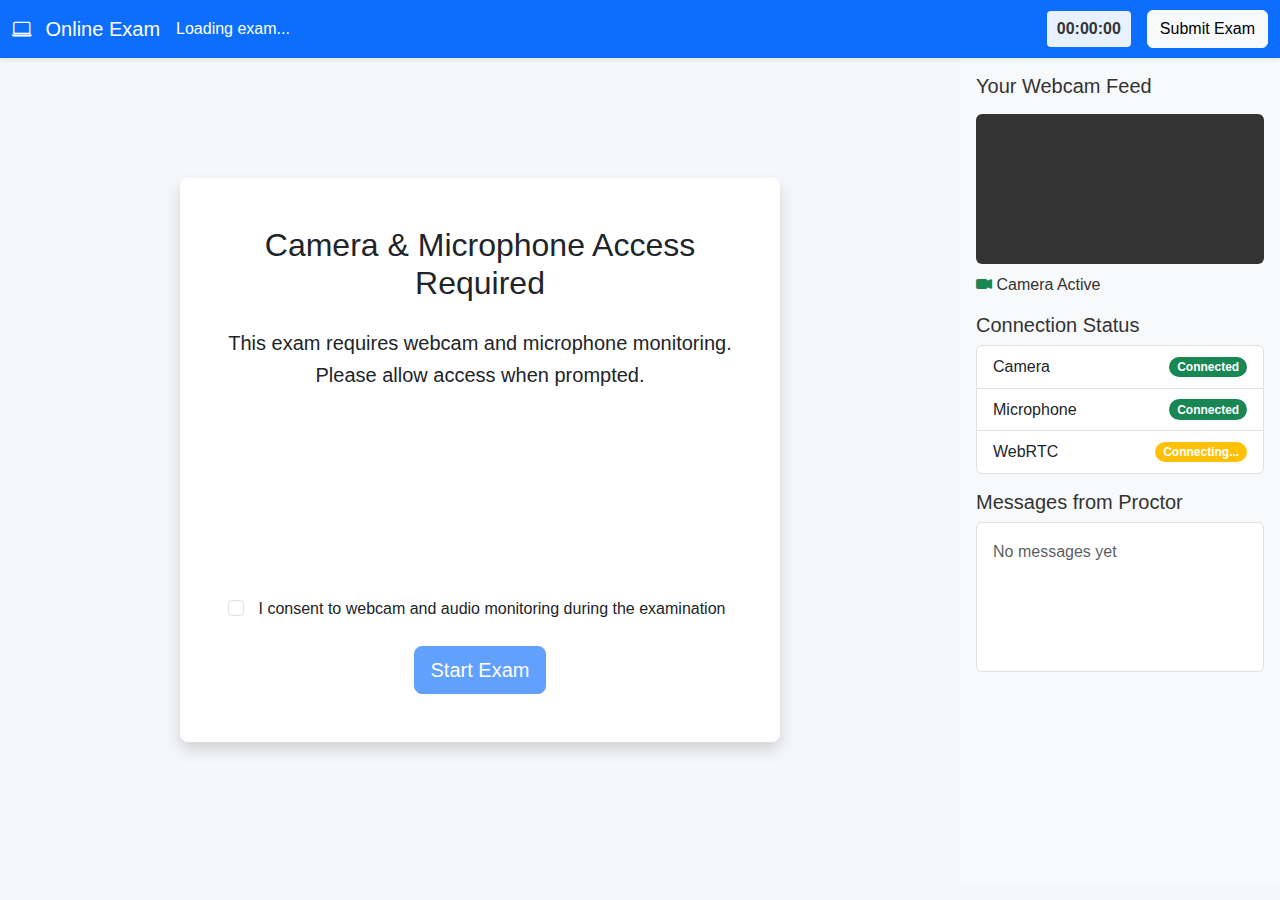
==== frontend/student/exam.html @ b3a86ca6 "first commit" ====
<!DOCTYPE html>
<html lang="en">
  <head>
    <meta charset="UTF-8" />
    <meta name="viewport" content="width=device-width, initial-scale=1.0" />
    <title>Student Exam | Online Exam System</title>
    <link
      href="https://cdn.jsdelivr.net/npm/bootstrap@5.3.0-alpha1/dist/css/bootstrap.min.css"
      rel="stylesheet"
    />
    <link
      rel="stylesheet"
      href="https://cdn.jsdelivr.net/npm/bootstrap-icons@1.8.0/font/bootstrap-icons.css"
    />
    <link rel="stylesheet" href="../css/main.css" />
  </head>
  <body>
    <nav class="navbar navbar-expand-lg navbar-dark bg-primary">
      <div class="container-fluid">
        <a class="navbar-brand" href="#">
          <i class="bi bi-laptop me-2"></i>
          Online Exam
        </a>
        <div class="navbar-text text-white me-3">
          <div id="exam-name">Loading exam...</div>
        </div>
        <div class="ms-auto d-flex align-items-center">
          <div class="timer-container me-3">
            <div id="exam-timer" class="fw-bold">00:00:00</div>
          </div>
          <button id="submit-exam-btn" class="btn btn-light">
            Submit Exam
          </button>
        </div>
      </div>
    </nav>

    <div class="container-fluid">
      <div class="row">
        <!-- Main Exam Content Area (75%) -->
        <div class="col-lg-9 p-4">
          <!-- Initial Webcam Permission Screen -->
          <div id="permission-screen" class="text-center my-5 py-5">
            <div class="card shadow mx-auto" style="max-width: 600px">
              <div class="card-body p-5">
                <h2 class="mb-4">Camera & Microphone Access Required</h2>
                <p class="lead mb-4">
                  This exam requires webcam and microphone monitoring. Please
                  allow access when prompted.
                </p>
                <div class="webcam-preview-container mb-4">
                  <video
                    id="webcam-preview"
                    class="rounded"
                    autoplay
                    muted
                    playsinline
                  ></video>
                </div>
                <div class="form-check mb-4">
                  <input
                    class="form-check-input"
                    type="checkbox"
                    id="consent-checkbox"
                    required
                  />
                  <label class="form-check-label" for="consent-checkbox">
                    I consent to webcam and audio monitoring during the
                    examination
                  </label>
                </div>
                <button
                  id="start-exam-btn"
                  class="btn btn-primary btn-lg"
                  disabled
                >
                  Start Exam
                </button>
              </div>
            </div>
          </div>

          <!-- Actual Exam Content (Hidden initially) -->
          <div id="exam-content" class="p-3" style="display: none">
            <div class="card shadow-sm mb-4">
              <div
                class="card-header bg-white d-flex justify-content-between align-items-center"
              >
                <span id="question-counter" class="fw-bold"
                  >Question 1 of 10</span
                >
                <div class="navigation-btns">
                  <button
                    id="prev-question-btn"
                    class="btn btn-sm btn-outline-secondary"
                    disabled
                  >
                    Previous
                  </button>
                  <button
                    id="next-question-btn"
                    class="btn btn-sm btn-outline-primary"
                  >
                    Next
                  </button>
                </div>
              </div>
              <div class="card-body">
                <div id="question-container">
                  <!-- Questions will be dynamically inserted here -->
                </div>
              </div>
            </div>

            <div class="question-navigation mt-4">
              <h5>Question Navigation</h5>
              <div id="question-buttons" class="d-flex flex-wrap gap-2 mt-3">
                <!-- Buttons will be dynamically inserted here -->
              </div>
            </div>
          </div>
        </div>

        <!-- Webcam and Info Sidebar (25%) -->
        <div class="col-lg-3 bg-light p-3 sidebar">
          <div class="webcam-container mb-3">
            <h5 class="mb-3">Your Webcam Feed</h5>
            <div class="position-relative">
              <video
                id="local-video"
                class="rounded"
                autoplay
                muted
                playsinline
              ></video>
              <div class="webcam-status-badge" id="webcam-status">
                <i class="bi bi-camera-video-fill text-success"></i> Camera
                Active
              </div>
            </div>
          </div>

          <div class="connection-status mb-3">
            <h5>Connection Status</h5>
            <ul class="list-group">
              <li
                class="list-group-item d-flex justify-content-between align-items-center"
              >
                Camera
                <span id="camera-status" class="badge bg-success rounded-pill"
                  >Connected</span
                >
              </li>
              <li
                class="list-group-item d-flex justify-content-between align-items-center"
              >
                Microphone
                <span id="mic-status" class="badge bg-success rounded-pill"
                  >Connected</span
                >
              </li>
              <li
                class="list-group-item d-flex justify-content-between align-items-center"
              >
                WebRTC
                <span id="webrtc-status" class="badge bg-warning rounded-pill"
                  >Connecting...</span
                >
              </li>
            </ul>
          </div>

          <div class="proctor-messages">
            <h5>Messages from Proctor</h5>
            <div
              id="proctor-messages"
              class="p-3 border rounded bg-white"
              style="height: 150px; overflow-y: auto"
            >
              <p class="text-muted">No messages yet</p>
            </div>
          </div>
        </div>
      </div>
    </div>

    <!-- Modals -->
    <!-- Warning Modal -->
    <div class="modal fade" id="warningModal" tabindex="-1" aria-hidden="true">
      <div class="modal-dialog">
        <div class="modal-content">
          <div class="modal-header bg-warning">
            <h5 class="modal-title">Warning</h5>
            <button
              type="button"
              class="btn-close"
              data-bs-dismiss="modal"
              aria-label="Close"
            ></button>
          </div>
          <div class="modal-body">
            <p id="warning-message">
              Please keep your face visible at all times.
            </p>
          </div>
          <div class="modal-footer">
            <button
              type="button"
              class="btn btn-secondary"
              data-bs-dismiss="modal"
            >
              Acknowledge
            </button>
          </div>
        </div>
      </div>
    </div>

    <!-- Submission Confirmation Modal -->
    <div class="modal fade" id="submitModal" tabindex="-1" aria-hidden="true">
      <div class="modal-dialog">
        <div class="modal-content">
          <div class="modal-header">
            <h5 class="modal-title">Submit Exam?</h5>
            <button
              type="button"
              class="btn-close"
              data-bs-dismiss="modal"
              aria-label="Close"
            ></button>
          </div>
          <div class="modal-body">
            <p>
              Are you sure you want to submit your exam? This action cannot be
              undone.
            </p>
            <div class="alert alert-warning">
              <i class="bi bi-exclamation-triangle-fill me-2"></i>
              Please verify all answers before submission.
            </div>
          </div>
          <div class="modal-footer">
            <button
              type="button"
              class="btn btn-secondary"
              data-bs-dismiss="modal"
            >
              Cancel
            </button>
            <button
              type="button"
              class="btn btn-primary"
              id="confirm-submit-btn"
            >
              Confirm Submission
            </button>
          </div>
        </div>
      </div>
    </div>

    <!-- Scripts -->
    <script src="https://cdn.jsdelivr.net/npm/bootstrap@5.3.0-alpha1/dist/js/bootstrap.bundle.min.js"></script>
    <script src="../js/common.js"></script>
    <script src="../js/webrtc-handler.js"></script>
    <script src="js/student-client.js"></script>
  </body>
</html>
---- frontend/css/main.css ----
/* General Styles */
body {
  font-family: "Segoe UI", Tahoma, Geneva, Verdana, sans-serif;
  background-color: #f5f7fa;
  line-height: 1.6;
  color: #333;
}

/* Header Styling */
.navbar {
  box-shadow: 0 2px 5px rgba(0, 0, 0, 0.08);
}

/* Card Styling */
.card {
  border: none;
  box-shadow: 0 6px 16px rgba(0, 0, 0, 0.08);
  border-radius: 8px;
  margin-bottom: 20px;
  transition: transform 0.2s ease, box-shadow 0.2s ease;
}

.card:hover {
  transform: translateY(-5px);
  box-shadow: 0 12px 20px rgba(0, 0, 0, 0.12);
}

.card-header {
  background-color: #fff;
  border-bottom: 1px solid rgba(0, 0, 0, 0.08);
  font-weight: 600;
}

/* Status Indicators */
.status-indicator {
  font-weight: 600;
  padding: 3px 8px;
  border-radius: 12px;
  background: #f1f1f1;
  font-size: 0.9em;
}

.status-indicator.connected {
  background: #d1ffd6;
  color: #0a6c0a;
}

.status-indicator.connecting {
  background: #ffe9c7;
  color: #b86e00;
}

.status-indicator.disconnected {
  background: #ffd1d1;
  color: #a50000;
}

/* Video Elements */
#local-video,
.remote-video {
  width: 100%;
  border-radius: 8px;
  background-color: #333;
}

.webcam-status {
  position: absolute;
  bottom: 10px;
  right: 10px;
  z-index: 10;
}

/* Timer & Important Elements */
#exam-timer {
  background-color: rgba(255, 255, 255, 0.9);
  padding: 5px 10px;
  border-radius: 4px;
  font-weight: 600;
  color: #333;
}

/* Question Navigation */
#question-container {
  min-height: 350px;
}

.question-item {
  margin-bottom: 15px;
}

.question-text {
  font-size: 1.1rem;
  font-weight: 500;
  margin-bottom: 15px;
}

/* Teacher Monitor Grid */
.student-video-container {
  position: relative;
  margin-bottom: 15px;
}

.student-name {
  position: absolute;
  bottom: 0;
  left: 0;
  background-color: rgba(255, 255, 255, 0.9);
  padding: 5px 10px;
  border-radius: 0 0 8px 0;
  font-weight: 600;
  color: #333;
}
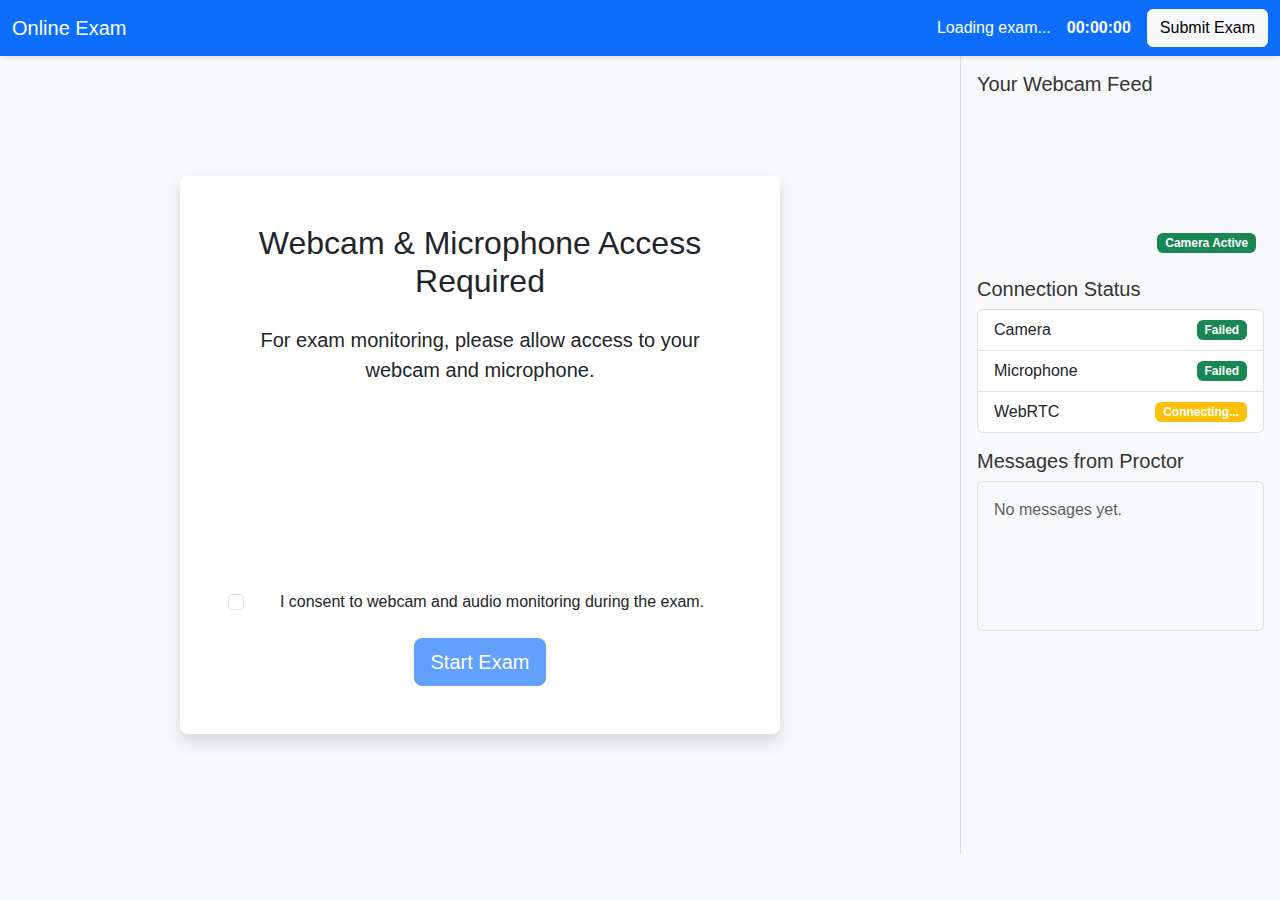
==== commit 69a0ce5b: "second commit" ====
--- a/frontend/student/exam.html
+++ b/frontend/student/exam.html
@@ -5,29 +5,18 @@
     <meta name="viewport" content="width=device-width, initial-scale=1.0" />
     <title>Student Exam | Online Exam System</title>
     <link
-      href="https://cdn.jsdelivr.net/npm/bootstrap@5.3.0-alpha1/dist/css/bootstrap.min.css"
+      href="https://cdn.jsdelivr.net/npm/bootstrap@5.3.0/dist/css/bootstrap.min.css"
       rel="stylesheet"
-    />
-    <link
-      rel="stylesheet"
-      href="https://cdn.jsdelivr.net/npm/bootstrap-icons@1.8.0/font/bootstrap-icons.css"
     />
     <link rel="stylesheet" href="../css/main.css" />
   </head>
   <body>
     <nav class="navbar navbar-expand-lg navbar-dark bg-primary">
       <div class="container-fluid">
-        <a class="navbar-brand" href="#">
-          <i class="bi bi-laptop me-2"></i>
-          Online Exam
-        </a>
-        <div class="navbar-text text-white me-3">
-          <div id="exam-name">Loading exam...</div>
-        </div>
+        <a class="navbar-brand" href="#">Online Exam</a>
         <div class="ms-auto d-flex align-items-center">
-          <div class="timer-container me-3">
-            <div id="exam-timer" class="fw-bold">00:00:00</div>
-          </div>
+          <div id="exam-name" class="text-white me-3">Loading exam...</div>
+          <div id="exam-timer" class="text-white fw-bold me-3">00:00:00</div>
           <button id="submit-exam-btn" class="btn btn-light">
             Submit Exam
           </button>
@@ -37,16 +26,16 @@
 
     <div class="container-fluid">
       <div class="row">
-        <!-- Main Exam Content Area (75%) -->
+        <!-- Main Exam Content -->
         <div class="col-lg-9 p-4">
-          <!-- Initial Webcam Permission Screen -->
+          <!-- Permission Screen for Webcam/Microphone Access -->
           <div id="permission-screen" class="text-center my-5 py-5">
             <div class="card shadow mx-auto" style="max-width: 600px">
               <div class="card-body p-5">
-                <h2 class="mb-4">Camera & Microphone Access Required</h2>
+                <h2 class="mb-4">Webcam & Microphone Access Required</h2>
                 <p class="lead mb-4">
-                  This exam requires webcam and microphone monitoring. Please
-                  allow access when prompted.
+                  For exam monitoring, please allow access to your webcam and
+                  microphone.
                 </p>
                 <div class="webcam-preview-container mb-4">
                   <video
@@ -65,8 +54,7 @@
                     required
                   />
                   <label class="form-check-label" for="consent-checkbox">
-                    I consent to webcam and audio monitoring during the
-                    examination
+                    I consent to webcam and audio monitoring during the exam.
                   </label>
                 </div>
                 <button
@@ -79,17 +67,16 @@
               </div>
             </div>
           </div>
-
-          <!-- Actual Exam Content (Hidden initially) -->
-          <div id="exam-content" class="p-3" style="display: none">
+          <!-- Exam Content (hidden initially) -->
+          <div id="exam-content" style="display: none">
             <div class="card shadow-sm mb-4">
               <div
-                class="card-header bg-white d-flex justify-content-between align-items-center"
+                class="card-header d-flex justify-content-between align-items-center"
               >
                 <span id="question-counter" class="fw-bold"
                   >Question 1 of 10</span
                 >
-                <div class="navigation-btns">
+                <div>
                   <button
                     id="prev-question-btn"
                     class="btn btn-sm btn-outline-secondary"
@@ -107,24 +94,19 @@
               </div>
               <div class="card-body">
                 <div id="question-container">
-                  <!-- Questions will be dynamically inserted here -->
+                  <!-- Questions will be dynamically loaded here -->
                 </div>
               </div>
             </div>
-
-            <div class="question-navigation mt-4">
-              <h5>Question Navigation</h5>
-              <div id="question-buttons" class="d-flex flex-wrap gap-2 mt-3">
-                <!-- Buttons will be dynamically inserted here -->
-              </div>
+            <div id="question-buttons" class="d-flex flex-wrap gap-2">
+              <!-- Navigation buttons for each question -->
             </div>
           </div>
         </div>
-
-        <!-- Webcam and Info Sidebar (25%) -->
+        <!-- Sidebar with webcam feed and status -->
         <div class="col-lg-3 bg-light p-3 sidebar">
-          <div class="webcam-container mb-3">
-            <h5 class="mb-3">Your Webcam Feed</h5>
+          <div class="mb-3">
+            <h5>Your Webcam Feed</h5>
             <div class="position-relative">
               <video
                 id="local-video"
@@ -133,21 +115,21 @@
                 muted
                 playsinline
               ></video>
-              <div class="webcam-status-badge" id="webcam-status">
-                <i class="bi bi-camera-video-fill text-success"></i> Camera
-                Active
-              </div>
+              <span
+                id="webcam-status"
+                class="badge bg-success position-absolute bottom-0 end-0 m-2"
+                >Camera Active</span
+              >
             </div>
           </div>
-
-          <div class="connection-status mb-3">
+          <div class="mb-3">
             <h5>Connection Status</h5>
             <ul class="list-group">
               <li
                 class="list-group-item d-flex justify-content-between align-items-center"
               >
                 Camera
-                <span id="camera-status" class="badge bg-success rounded-pill"
+                <span id="camera-status" class="badge bg-success"
                   >Connected</span
                 >
               </li>
@@ -155,114 +137,37 @@
                 class="list-group-item d-flex justify-content-between align-items-center"
               >
                 Microphone
-                <span id="mic-status" class="badge bg-success rounded-pill"
-                  >Connected</span
-                >
+                <span id="mic-status" class="badge bg-success">Connected</span>
               </li>
               <li
                 class="list-group-item d-flex justify-content-between align-items-center"
               >
                 WebRTC
-                <span id="webrtc-status" class="badge bg-warning rounded-pill"
+                <span id="webrtc-status" class="badge bg-warning"
                   >Connecting...</span
                 >
               </li>
             </ul>
           </div>
-
-          <div class="proctor-messages">
+          <div>
             <h5>Messages from Proctor</h5>
             <div
               id="proctor-messages"
-              class="p-3 border rounded bg-white"
+              class="p-3 border rounded"
               style="height: 150px; overflow-y: auto"
             >
-              <p class="text-muted">No messages yet</p>
+              <p class="text-muted">No messages yet.</p>
             </div>
           </div>
         </div>
       </div>
     </div>
 
-    <!-- Modals -->
-    <!-- Warning Modal -->
-    <div class="modal fade" id="warningModal" tabindex="-1" aria-hidden="true">
-      <div class="modal-dialog">
-        <div class="modal-content">
-          <div class="modal-header bg-warning">
-            <h5 class="modal-title">Warning</h5>
-            <button
-              type="button"
-              class="btn-close"
-              data-bs-dismiss="modal"
-              aria-label="Close"
-            ></button>
-          </div>
-          <div class="modal-body">
-            <p id="warning-message">
-              Please keep your face visible at all times.
-            </p>
-          </div>
-          <div class="modal-footer">
-            <button
-              type="button"
-              class="btn btn-secondary"
-              data-bs-dismiss="modal"
-            >
-              Acknowledge
-            </button>
-          </div>
-        </div>
-      </div>
-    </div>
+    <!-- Modals for warnings and confirmations can be added here -->
 
-    <!-- Submission Confirmation Modal -->
-    <div class="modal fade" id="submitModal" tabindex="-1" aria-hidden="true">
-      <div class="modal-dialog">
-        <div class="modal-content">
-          <div class="modal-header">
-            <h5 class="modal-title">Submit Exam?</h5>
-            <button
-              type="button"
-              class="btn-close"
-              data-bs-dismiss="modal"
-              aria-label="Close"
-            ></button>
-          </div>
-          <div class="modal-body">
-            <p>
-              Are you sure you want to submit your exam? This action cannot be
-              undone.
-            </p>
-            <div class="alert alert-warning">
-              <i class="bi bi-exclamation-triangle-fill me-2"></i>
-              Please verify all answers before submission.
-            </div>
-          </div>
-          <div class="modal-footer">
-            <button
-              type="button"
-              class="btn btn-secondary"
-              data-bs-dismiss="modal"
-            >
-              Cancel
-            </button>
-            <button
-              type="button"
-              class="btn btn-primary"
-              id="confirm-submit-btn"
-            >
-              Confirm Submission
-            </button>
-          </div>
-        </div>
-      </div>
-    </div>
-
-    <!-- Scripts -->
-    <script src="https://cdn.jsdelivr.net/npm/bootstrap@5.3.0-alpha1/dist/js/bootstrap.bundle.min.js"></script>
+    <script src="https://cdn.jsdelivr.net/npm/bootstrap@5.3.0/dist/js/bootstrap.bundle.min.js"></script>
     <script src="../js/common.js"></script>
     <script src="../js/webrtc-handler.js"></script>
-    <script src="js/student-client.js"></script>
+    <script src="./student-client.js"></script>
   </body>
 </html>
--- a/frontend/css/main.css
+++ b/frontend/css/main.css
@@ -1,112 +1,22 @@
-/* General Styles */
 body {
   font-family: "Segoe UI", Tahoma, Geneva, Verdana, sans-serif;
-  background-color: #f5f7fa;
-  line-height: 1.6;
+  background-color: #f8f9fa;
   color: #333;
 }
 
-/* Header Styling */
 .navbar {
-  box-shadow: 0 2px 5px rgba(0, 0, 0, 0.08);
+  box-shadow: 0 2px 5px rgba(0, 0, 0, 0.1);
 }
 
-/* Card Styling */
 .card {
   border: none;
-  box-shadow: 0 6px 16px rgba(0, 0, 0, 0.08);
   border-radius: 8px;
-  margin-bottom: 20px;
-  transition: transform 0.2s ease, box-shadow 0.2s ease;
 }
 
-.card:hover {
-  transform: translateY(-5px);
-  box-shadow: 0 12px 20px rgba(0, 0, 0, 0.12);
+.btn {
+  transition: background-color 0.3s ease;
 }
 
-.card-header {
-  background-color: #fff;
-  border-bottom: 1px solid rgba(0, 0, 0, 0.08);
-  font-weight: 600;
+.sidebar {
+  border-left: 1px solid #ddd;
 }
-
-/* Status Indicators */
-.status-indicator {
-  font-weight: 600;
-  padding: 3px 8px;
-  border-radius: 12px;
-  background: #f1f1f1;
-  font-size: 0.9em;
-}
-
-.status-indicator.connected {
-  background: #d1ffd6;
-  color: #0a6c0a;
-}
-
-.status-indicator.connecting {
-  background: #ffe9c7;
-  color: #b86e00;
-}
-
-.status-indicator.disconnected {
-  background: #ffd1d1;
-  color: #a50000;
-}
-
-/* Video Elements */
-#local-video,
-.remote-video {
-  width: 100%;
-  border-radius: 8px;
-  background-color: #333;
-}
-
-.webcam-status {
-  position: absolute;
-  bottom: 10px;
-  right: 10px;
-  z-index: 10;
-}
-
-/* Timer & Important Elements */
-#exam-timer {
-  background-color: rgba(255, 255, 255, 0.9);
-  padding: 5px 10px;
-  border-radius: 4px;
-  font-weight: 600;
-  color: #333;
-}
-
-/* Question Navigation */
-#question-container {
-  min-height: 350px;
-}
-
-.question-item {
-  margin-bottom: 15px;
-}
-
-.question-text {
-  font-size: 1.1rem;
-  font-weight: 500;
-  margin-bottom: 15px;
-}
-
-/* Teacher Monitor Grid */
-.student-video-container {
-  position: relative;
-  margin-bottom: 15px;
-}
-
-.student-name {
-  position: absolute;
-  bottom: 0;
-  left: 0;
-  background-color: rgba(255, 255, 255, 0.9);
-  padding: 5px 10px;
-  border-radius: 0 0 8px 0;
-  font-weight: 600;
-  color: #333;
-}
